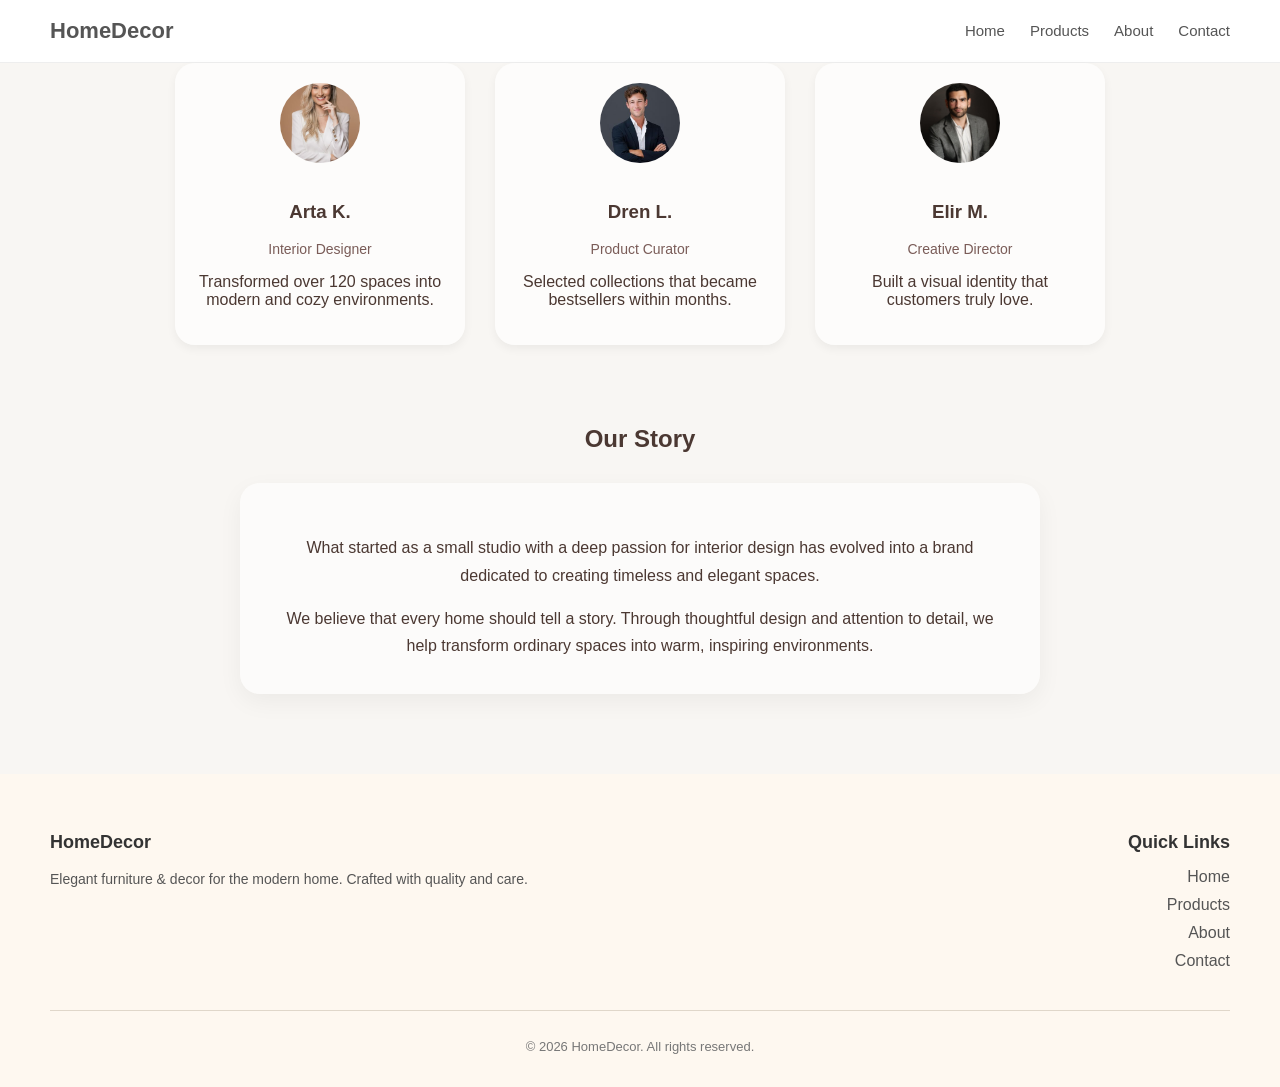
==== About.html @ f66742a4 "about page" ====
<!DOCTYPE html>
<html lang="en">
<head>
  <meta charset="UTF-8">
  <title>HomeDecor</title>
  <link rel="stylesheet" href="About.css">
</head>
<body>

<!-- NAVBAR -->
<nav>
  <div class="logo">HomeDecor</div>
  <ul>
 <li><a href="index.html">Home</a></li>
<li><a href="Products.html">Products</a></li>
<li><a href="About.html">About</a></li>
<li><a href="Contact.html">Contact</a></li>
  </ul>
</nav>

</section>
    <div class="divider"></div>

    <div class="team">

      <div class="card">
        <img src="team2.jpg">
        <h3>Arta K.</h3>
        <div class="role">Interior Designer</div>
        <p>Transformed over 120 spaces into modern and cozy environments.</p>
      </div>

      <div class="card">
        <img src="team3.jpeg">
        <h3>Dren L.</h3>
        <div class="role">Product Curator</div>
        <p>Selected collections that became bestsellers within months.</p>
      </div>

      <div class="card">
        <img src="team4.jpg">
        <h3>Elir M.</h3>
        <div class="role">Creative Director</div>
        <p>Built a visual identity that customers truly love.</p>
      </div>

    </div>

  </div>
  <section class="our-story">

  <h1>Our Story</h1>
  <div class="divider"></div>

  <div class="story-card">
    <p>
      What started as a small studio with a deep passion for interior design has evolved into a brand dedicated to creating timeless and elegant spaces.
    </p>

    <p>
      We believe that every home should tell a story. Through thoughtful design and attention to detail, we help transform ordinary spaces into warm, inspiring environments.
    </p>
  </div>

</section>
<footer class="footer">
  <div class="footer-container">
<div class="footer-column">
      <h3>HomeDecor</h3>
      <p>Elegant furniture & decor for the modern home. Crafted with quality and care.</p>
    </div>

    <!-- Quick Links -->
    <div class="footer-column">
      <h3>Quick Links</h3>
      <ul class="footer-links">
        <li><a href="#">Home</a></li>
        <li><a href="#">Products</a></li>
        <li><a href="#">About</a></li>
        <li><a href="#">Contact</a></li>
      </ul>
    </div>
  </div>

  <div class="footer-bottom">
    <p>&copy; 2026 HomeDecor. All rights reserved.</p>
  </div>
</footer>
</body>
</html>

</html>
---- About.css ----
body {
  margin: 0;
  font-family: Arial, sans-serif;
}

/* NAVBAR */
nav {
  display: flex;
  justify-content: space-between;
  align-items: center;
  padding: 18px 50px;
  background: white;
  border-bottom: 1px solid #eee;
}

/* LOGO */
.logo {
  font-size: 22px;
  font-weight: bold;
  color: #555;
}

/* MENU */
nav ul {
  display: flex;
  list-style: none;
  gap: 25px;
  margin: 0;
  padding: 0;
}

/* LINKS */
nav a {
  text-decoration: none;
  color: #555;
  font-size: 15px;
  transition: 0.3s;
}
body {
  margin: 0;
  font-family: 'Segoe UI', sans-serif;
  background-color: #f8f6f3; 
  color: #4b3832;
}

.story-box {
  margin-top: 40px;
  padding: 30px;
  background: rgba(255, 255, 255, 0.6);
  border-radius: 20px;
  box-shadow: 0 6px 20px rgba(0,0,0,0.05);
  line-height: 1.7;
}

.small {
  width: 50px;
  margin-bottom: 20px;
}

.story-box p {
  margin-bottom: 15px;
}
 
.card {
  background: rgba(255,255,255,0.7);
  border-radius: 20px;
  padding: 20px;
  width: 250px;
  text-align: center;
  box-shadow: 0 4px 10px rgba(0,0,0,0.05);
  transition: 0.3s;
}

.card:hover {
  transform: translateY(-5px);
  box-shadow: 0 8px 20px rgba(0,0,0,0.08);
}

.card img {
  width: 80px;
  height: 80px;
  border-radius: 50%;
  object-fit: cover;
  margin-bottom: 15px;
}

.role {
  font-size: 14px;
  color: #7a5c58;
  margin-bottom: 10px;
}
.team {
  display: flex;
  justify-content: center;
  gap: 30px;
  flex-wrap: nowrap; 
}

.card {
  width: 250px;
}
.team-title {
  text-align: center;
}
.our-story {
  text-align: center;
  max-width: 800px;
  margin: 80px auto;
}

.story-card {
  margin-top: 30px;
  padding: 35px;
  background: rgba(255, 255, 255, 0.6);
  border-radius: 20px;
  box-shadow: 0 8px 25px rgba(0,0,0,0.05);
  line-height: 1.7;
}

.story-card p {
  margin-bottom: 15px;
}

.story-card p:last-child {
  margin-bottom: 0;
}
.footer {
  background: #fef8f0; 
  color: #333;         
  padding: 40px 50px 20px;
  font-family: Arial, sans-serif;
}

.footer-container {
  display: flex;               
  justify-content: space-between; 
  align-items: flex-start;
  flex-wrap: wrap;             
  margin-bottom: 30px;
}

.footer-column:first-child {
  text-align: left;             
  flex: 1;                     
  min-width: 200px;
}

.footer-column:last-child {
  text-align: right;            
  flex: 1;
  min-width: 200px;
}

.footer-column h3 {
  margin-bottom: 15px;
  font-size: 18px;
  color: #333;
}

.footer-column p {
  font-size: 14px;
  line-height: 1.6;
  color: #555;
}

.footer-links {
  list-style: none;
  padding: 0;
  margin: 0;
}

.footer-links li {
  margin-bottom: 10px;
}

.footer-links li a {
  color: #555;
  text-decoration: none;
  transition: color 0.3s;
}

.footer-links li a:hover {
  color: #c59d5f;
}

.footer-bottom {
  text-align: center;
  border-top: 1px solid #e0d7ca; 
  padding-top: 15px;
  font-size: 13px;
  color: #777;
}

@media(max-width: 768px) {
  .story {
    flex-direction: column;
    text-align: center;
  }
}
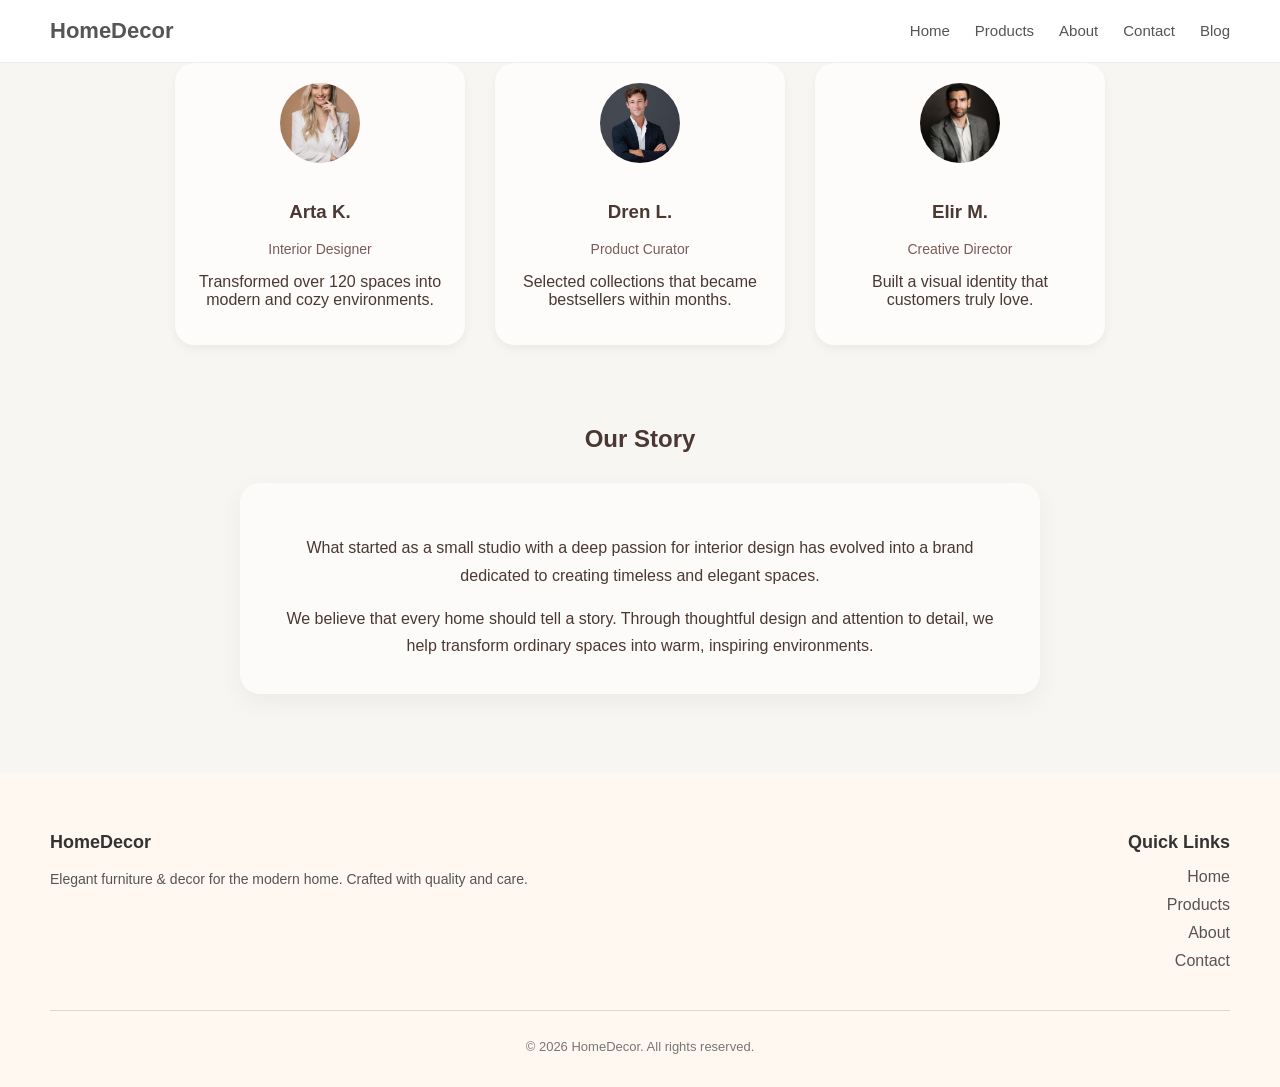
==== commit 0b0be444: "Blog" ====
--- a/About.html
+++ b/About.html
@@ -15,6 +15,7 @@
 <li><a href="Products.html">Products</a></li>
 <li><a href="About.html">About</a></li>
 <li><a href="Contact.html">Contact</a></li>
+<li><a href="blog.html">Blog</a></li>
   </ul>
 </nav>
 
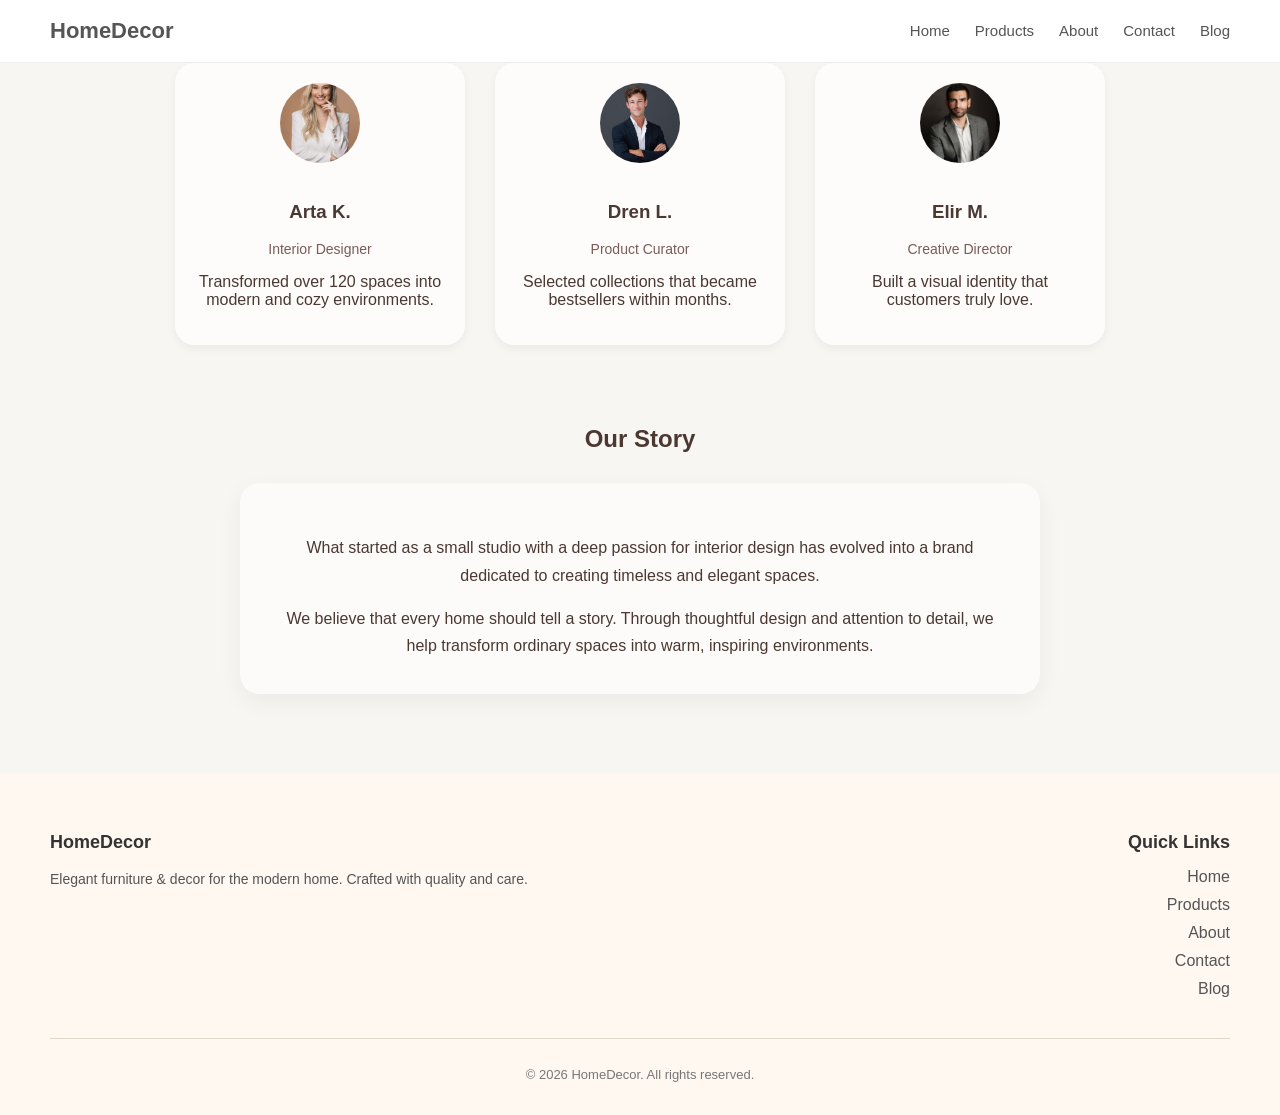
==== commit e81c65eb: "edited footer" ====
--- a/About.html
+++ b/About.html
@@ -73,16 +73,18 @@
 
     <!-- Quick Links -->
     <div class="footer-column">
-      <h3>Quick Links</h3>
+       <h3>Quick Links</h3>
       <ul class="footer-links">
-        <li><a href="#">Home</a></li>
-        <li><a href="#">Products</a></li>
-        <li><a href="#">About</a></li>
-        <li><a href="#">Contact</a></li>
+        <li><a href="index.html">Home</a></li>
+        <li><a href="Products.html">Products</a></li>
+        <li><a href="About.html">About</a></li>
+        <li><a href="Contact.html">Contact</a></li>
+             <li><a href="blog.html">Blog</a></li>
       </ul>
     </div>
   </div>
-
+      
+      
   <div class="footer-bottom">
     <p>&copy; 2026 HomeDecor. All rights reserved.</p>
   </div>
